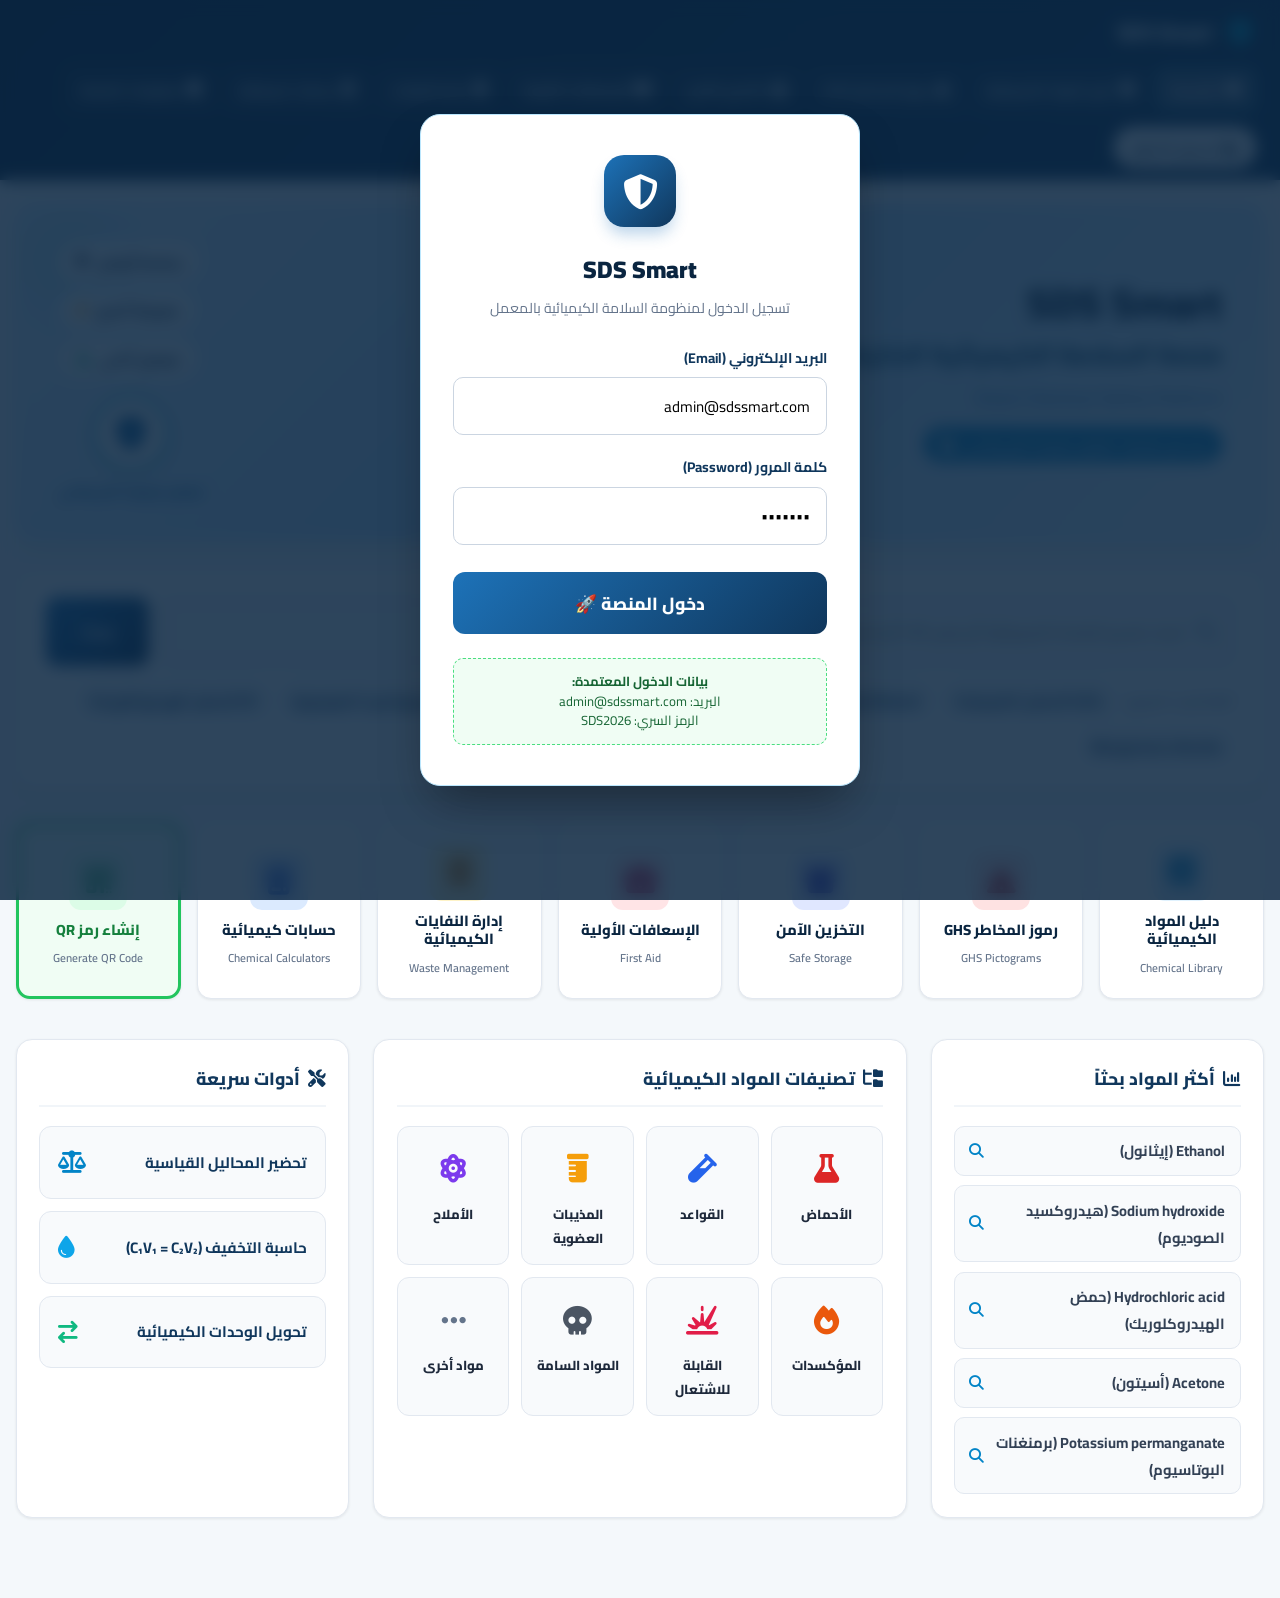
==== index.html @ 51689cf0 "feat: create core structure and pages for SDS Smart web application" ====
<!DOCTYPE html>
<html lang="ar" dir="rtl">
<head>
  <meta charset="UTF-8">
  <meta name="viewport" content="width=device-width, initial-scale=1.0">
  <title>SDS Smart | منصة السلامة الكيميائية الذكية</title>
  <!-- Google Fonts -->
  <link rel="preconnect" href="https://fonts.googleapis.com">
  <link rel="preconnect" href="https://fonts.gstatic.com" crossorigin>
  <link href="https://fonts.googleapis.com/css2?family=Cairo:wght@300;400;600;700;800;900&display=swap" rel="stylesheet">
  <!-- External Modular Stylesheet -->
  <link rel="stylesheet" href="css/style.css">
  <!-- QRCode CDN -->
  <script src="js/qrcode.min.js"></script>
  <!-- Font Awesome 6 -->
  <link rel="stylesheet" href="https://cdnjs.cloudflare.com/ajax/libs/font-awesome/6.5.1/css/all.min.css">
</head>
<body>

  <!-- Top Navbar -->
  <header class="top-navbar">
    <div class="nav-brand">
      <svg viewBox="0 0 24 24"><path d="M12 2L4 5v6.09c0 5.05 3.41 9.76 8 10.91 4.59-1.15 8-5.86 8-10.91V5l-8-3zm1 14h-2v-2h2v2zm0-4h-2V7h2v5z"/></svg>
      <span>SDS Smart</span>
    </div>

    <ul class="nav-links">
      <a href="index.html"><li class="nav-item active"><i class="fa-solid fa-house"></i> الرئيسية</li></a>
      <a href="pages/library.html"><li class="nav-item"><i class="fa-solid fa-book-bookmark"></i> دليل المواد الكيميائية</li></a>
      <a href="pages/ghs.html"><li class="nav-item"><i class="fa-solid fa-triangle-exclamation"></i> رموز المخاطر GHS</li></a>
      <a href="pages/storage.html"><li class="nav-item"><i class="fa-solid fa-boxes-stacked"></i> التخزين الآمن</li></a>
      <a href="pages/firstaid.html"><li class="nav-item"><i class="fa-solid fa-kit-medical"></i> الإسعافات الأولية</li></a>
      <a href="pages/waste.html"><li class="nav-item"><i class="fa-solid fa-trash-can"></i> إدارة النفايات</li></a>
      <a href="pages/calculators.html"><li class="nav-item"><i class="fa-solid fa-calculator"></i> حسابات كيميائية</li></a>
      <a href="pages/about.html"><li class="nav-item"><i class="fa-solid fa-circle-info"></i> معلومات المنصة</li></a>
    </ul>

    <button class="user-profile-btn" onclick="toggleUserSession()">
      <span id="user-display-name"><i class="fa-solid fa-user-lock"></i> تسجيل الدخول</span>
    </button>
  </header>

  <!-- Main Container -->
  <main class="app-container">

    <!-- HOME CONTENT -->
    <div id="tab-home" class="section-tab-pane active">

      <!-- Hero Banner (Matching the Image) -->
      <section class="hero-banner">
        <div class="hero-content">
          <h1 class="hero-title">SDS Smart</h1>
          <h2 class="hero-subtitle">منصة السلامة الكيميائية الذكية</h2>
          <div class="hero-tagline-en">Smart Chemical Safety Platform</div>
          <span class="hero-badge">جزء من مبادرة "معمل كيمياء آمن وذكي" <i class="fa-solid fa-flask-vial"></i></span>
        </div>

        <div class="hero-features">
          <div class="hero-pill">سلامة أوضح <i class="fa-solid fa-shield-halved"></i></div>
          <div class="hero-pill">معرفة أسرع <i class="fa-solid fa-bolt" style="color: #f59e0b;"></i></div>
          <div class="hero-pill">معمل أذكى <i class="fa-solid fa-microscope" style="color: #10b981;"></i></div>

          <div class="hero-logo-box">
            <div class="hero-logo-badge">
              <svg width="42" height="42" viewBox="0 0 24 24" fill="#005a9c"><path d="M12 2L4 5v6.09c0 5.05 3.41 9.76 8 10.91 4.59-1.15 8-5.86 8-10.91V5l-8-3zm-1 6h2v5h-2V8zm1 9.25c-.69 0-1.25-.56-1.25-1.25s.56-1.25 1.25-1.25 1.25.56 1.25 1.25-.56 1.25-1.25 1.25z"/></svg>
            </div>
            <span style="font-size: 0.8rem; font-weight: 800; color: #005a9c;">معمل كيمياء آمن وذكي</span>
          </div>
        </div>
      </section>

      <!-- Big Search Bar -->
      <section class="search-section">
        <div class="search-bar-wrap">
          <div class="search-input-box">
            <span class="search-icon"><i class="fa-solid fa-magnifying-glass"></i></span>
            <input type="text" id="global-search-input" placeholder="ابحث باسم المادة الكيميائية أو رقم CAS أو الصيغة الكيميائية (عربي أو English)..." oninput="handleSearchSuggestions(this.value)" onkeydown="handleSearchNav(event)" autocomplete="off">
            <ul id="search-autocomplete-box" class="autocomplete-dropdown"></ul>
          </div>
          <button class="search-btn" onclick="executeSearch()">بحث</button>
        </div>

        <div class="quick-examples">
          <span>أمثلة للبحث السريع:</span>
          <span class="quick-tag" onclick="quickSearch('H2SO4')">H₂SO₄ (حمض الكبريتيك)</span>
          <span class="quick-tag" onclick="quickSearch('Ethanol')">Ethanol (إيثانول)</span>
          <span class="quick-tag" onclick="quickSearch('KMnO4')">KMnO₄ (برمنغنات البوتاسيوم)</span>
          <span class="quick-tag" onclick="quickSearch('Sodium hydroxide')">Sodium hydroxide (هيدروكسيد الصوديوم)</span>
          <span class="quick-tag" onclick="quickSearch('HCl')">HCl (حمض الهيدروكلوريك)</span>
          <span class="quick-tag" onclick="quickSearch('Manganese')">Manganese chloride</span>
        </div>
      </section>

      <!-- 7 Main Action Cards (Direct navigation links) -->
      <section class="feature-cards-grid">
        <a href="pages/library.html" style="display: contents;">
          <div class="f-card">
            <div class="f-card-icon" style="background: #e0f2fe; color: #0284c7;"><i class="fa-solid fa-book-medical"></i></div>
            <div class="f-card-title">دليل المواد الكيميائية</div>
            <div class="f-card-subtitle">Chemical Library</div>
          </div>
        </a>

        <a href="pages/ghs.html" style="display: contents;">
          <div class="f-card">
            <div class="f-card-icon" style="background: #fee2e2; color: #dc2626;"><i class="fa-solid fa-triangle-exclamation"></i></div>
            <div class="f-card-title">رموز المخاطر GHS</div>
            <div class="f-card-subtitle">GHS Pictograms</div>
          </div>
        </a>

        <a href="pages/storage.html" style="display: contents;">
          <div class="f-card">
            <div class="f-card-icon" style="background: #e0e7ff; color: #4338ca;"><i class="fa-solid fa-box-archive"></i></div>
            <div class="f-card-title">التخزين الآمن</div>
            <div class="f-card-subtitle">Safe Storage</div>
          </div>
        </a>

        <a href="pages/firstaid.html" style="display: contents;">
          <div class="f-card">
            <div class="f-card-icon" style="background: #ffe4e6; color: #e11d48;"><i class="fa-solid fa-briefcase-medical"></i></div>
            <div class="f-card-title">الإسعافات الأولية</div>
            <div class="f-card-subtitle">First Aid</div>
          </div>
        </a>

        <a href="pages/waste.html" style="display: contents;">
          <div class="f-card">
            <div class="f-card-icon" style="background: #fef3c7; color: #d97706;"><i class="fa-solid fa-trash-can"></i></div>
            <div class="f-card-title">إدارة النفايات الكيميائية</div>
            <div class="f-card-subtitle">Waste Management</div>
          </div>
        </a>

        <a href="pages/calculators.html" style="display: contents;">
          <div class="f-card">
            <div class="f-card-icon" style="background: #dbeafe; color: #1d4ed8;"><i class="fa-solid fa-calculator"></i></div>
            <div class="f-card-title">حسابات كيميائية</div>
            <div class="f-card-subtitle">Chemical Calculators</div>
          </div>
        </a>

        <!-- Highlighted QR Card -->
        <div class="f-card qr-card-highlight" onclick="openQrGenerator()">
          <div class="f-card-icon" style="background: #dcfce7; color: #16a34a;"><i class="fa-solid fa-qrcode"></i></div>
          <div class="f-card-title" style="color: #15803d;">إنشاء رمز QR</div>
          <div class="f-card-subtitle">Generate QR Code</div>
        </div>
      </section>

      <!-- Search Result / SDS Card Presentation Area -->
      <div id="search-result-display" style="display: none; margin-bottom: 2.5rem;">
        <div class="sds-action-bar">
          <button class="action-btn action-btn-back" onclick="closeSdsView()">✖ إغلاق بطاقة SDS والعودة</button>
          <div style="display: flex; gap: 0.5rem;">
            <button class="action-btn action-btn-qr" onclick="generateQrForCurrentChem()"><i class="fa-solid fa-qrcode"></i> رمز QR للعبوة</button>
            <button class="action-btn action-btn-print" onclick="window.print()">🖨️ طباعة بطاقة السلامة</button>
          </div>
        </div>
        <div id="sds-card-render-slot"></div>
      </div>

      <!-- Bottom 3 Columns matching image -->
      <div class="dashboard-three-cols">

        <!-- Column 1: Most Searched -->
        <div class="dash-box">
          <div class="dash-box-header">
            <i class="fa-solid fa-chart-column" style="color: var(--primary);"></i> أكثر المواد بحثاً
          </div>
          <ul class="most-searched-list">
            <li class="searched-item" onclick="quickSearch('Ethanol')">
              <span>Ethanol (إيثانول)</span>
              <i class="fa-solid fa-magnifying-glass" style="color: #0284c7;"></i>
            </li>
            <li class="searched-item" onclick="quickSearch('Sodium hydroxide')">
              <span>Sodium hydroxide (هيدروكسيد الصوديوم)</span>
              <i class="fa-solid fa-magnifying-glass" style="color: #0284c7;"></i>
            </li>
            <li class="searched-item" onclick="quickSearch('Hydrochloric acid')">
              <span>Hydrochloric acid (حمض الهيدروكلوريك)</span>
              <i class="fa-solid fa-magnifying-glass" style="color: #0284c7;"></i>
            </li>
            <li class="searched-item" onclick="quickSearch('Acetone')">
              <span>Acetone (أسيتون)</span>
              <i class="fa-solid fa-magnifying-glass" style="color: #0284c7;"></i>
            </li>
            <li class="searched-item" onclick="quickSearch('Potassium permanganate')">
              <span>Potassium permanganate (برمنغنات البوتاسيوم)</span>
              <i class="fa-solid fa-magnifying-glass" style="color: #0284c7;"></i>
            </li>
          </ul>
        </div>

        <!-- Column 2: Chemical Classifications (8 Categories - navigates to library with filter) -->
        <div class="dash-box">
          <div class="dash-box-header">
            <i class="fa-solid fa-folder-tree" style="color: var(--primary);"></i> تصنيفات المواد الكيميائية
          </div>
          <div class="category-grid">
            <a href="pages/library.html?cat=acids" class="cat-item">
              <span class="cat-icon-wrap" style="color: #dc2626;"><i class="fa-solid fa-flask"></i></span>
              <span class="cat-name">الأحماض</span>
            </a>
            <a href="pages/library.html?cat=bases" class="cat-item">
              <span class="cat-icon-wrap" style="color: #2563eb;"><i class="fa-solid fa-vial"></i></span>
              <span class="cat-name">القواعد</span>
            </a>
            <a href="pages/library.html?cat=solvents" class="cat-item">
              <span class="cat-icon-wrap" style="color: #f59e0b;"><i class="fa-solid fa-prescription-bottle"></i></span>
              <span class="cat-name">المذيبات العضوية</span>
            </a>
            <a href="pages/library.html?cat=salts" class="cat-item">
              <span class="cat-icon-wrap" style="color: #7c3aed;"><i class="fa-solid fa-atom"></i></span>
              <span class="cat-name">الأملاح</span>
            </a>
            <a href="pages/library.html?cat=oxidizers" class="cat-item">
              <span class="cat-icon-wrap" style="color: #ea580c;"><i class="fa-solid fa-fire"></i></span>
              <span class="cat-name">المؤكسدات</span>
            </a>
            <a href="pages/library.html?cat=flammable" class="cat-item">
              <span class="cat-icon-wrap" style="color: #e11d48;"><i class="fa-solid fa-explosion"></i></span>
              <span class="cat-name">القابلة للاشتعال</span>
            </a>
            <a href="pages/library.html?cat=toxic" class="cat-item">
              <span class="cat-icon-wrap" style="color: #4b5563;"><i class="fa-solid fa-skull"></i></span>
              <span class="cat-name">المواد السامة</span>
            </a>
            <a href="pages/library.html?cat=other" class="cat-item">
              <span class="cat-icon-wrap" style="color: #64748b;"><i class="fa-solid fa-ellipsis"></i></span>
              <span class="cat-name">مواد أخرى</span>
            </a>
          </div>
        </div>

        <!-- Column 3: Quick Tools -->
        <div class="dash-box">
          <div class="dash-box-header">
            <i class="fa-solid fa-screwdriver-wrench" style="color: var(--primary);"></i> أدوات سريعة
          </div>
          <div class="quick-tools-list">
            <a href="pages/calculators.html#calc-prep" class="tool-link-card">
              <span>تحضير المحاليل القياسية</span>
              <span class="tool-icon" style="color: #0284c7;"><i class="fa-solid fa-scale-balanced"></i></span>
            </a>
            <a href="pages/calculators.html#calc-dilution" class="tool-link-card">
              <span>حاسبة التخفيف (C₁V₁ = C₂V₂)</span>
              <span class="tool-icon" style="color: #0ea5e9;"><i class="fa-solid fa-droplet"></i></span>
            </a>
            <a href="pages/calculators.html#calc-converter" class="tool-link-card">
              <span>تحويل الوحدات الكيميائية</span>
              <span class="tool-icon" style="color: #10b981;"><i class="fa-solid fa-arrow-right-arrow-left"></i></span>
            </a>
          </div>
        </div>

      </div>

    </div>

  </main>

  <!-- QR GENERATOR MODAL VIEW -->
  <div id="qr-modal" class="login-modal-overlay" style="display: none;" onclick="if(event.target === this) closeQrModal()">
    <div class="qr-modal-view">
      <h3 style="font-weight: 800; color: var(--primary); margin-bottom: 0.5rem;" id="qr-chem-title">إنشاء ملصق QR للمادة الكيميائية</h3>
      <p style="font-size: 0.88rem; color: var(--text-muted);">امسح هذا الرمز بواسطة كاميرا الهاتف للانتقال الفوري إلى بطاقة السلامة SDS الكاملة</p>
      
      <div id="qr-display-box"></div>

      <div style="display: flex; gap: 0.75rem; justify-content: center;">
        <button class="action-btn action-btn-print" onclick="window.print()">🖨️ طباعة الملصق</button>
        <button class="action-btn action-btn-back" onclick="closeQrModal()">إغلاق</button>
      </div>
    </div>
  </div>

  <!-- LOGIN MODAL (Protected by Email and Password) -->
  <div id="login-modal" class="login-modal-overlay">
    <div class="login-card">
      <div class="login-logo"><i class="fa-solid fa-shield-halved"></i></div>
      <h2 style="font-size: 1.5rem; font-weight: 900; color: var(--primary-dark); margin-bottom: 0.2rem;">SDS Smart</h2>
      <p style="color: var(--text-muted); font-size: 0.88rem; margin-bottom: 1.5rem;">تسجيل الدخول لمنظومة السلامة الكيميائية بالمعمل</p>

      <div class="login-form-group">
        <label>البريد الإلكتروني (Email)</label>
        <input type="email" id="login-email" value="admin@sdssmart.com" placeholder="name@example.com">
      </div>

      <div class="login-form-group">
        <label>كلمة المرور (Password)</label>
        <input type="password" id="login-password" value="SDS2026" placeholder="أدخل كلمة السر">
      </div>

      <button class="login-submit-btn" onclick="performLogin()">دخول المنصة 🚀</button>

      <div class="login-credentials-hint">
        <strong>بيانات الدخول المعتمدة:</strong><br>
        البريد: <code>admin@sdssmart.com</code><br>
        الرمز السري: <code>SDS2026</code>
      </div>
    </div>
  </div>

  <!-- Scripts -->
  <script src="js/chemicals_data.js"></script>
  <script src="js/app.js"></script>
</body>
</html>
---- css/style.css ----
:root {
  --primary: #10375c;
  --primary-dark: #0a2540;
  --secondary: #1d72b8;
  --accent: #00a8cc;
  --accent-light: #e6f6f9;
  --bg: #f4f8fb;
  --card-bg: #ffffff;
  --text-main: #1f2937;
  --text-muted: #64748b;
  --border-color: #e2e8f0;
  --danger: #dc2626;
  --warning: #f59e0b;
  --success: #10b981;
  --shadow-sm: 0 1px 3px rgba(0,0,0,0.08);
  --shadow-md: 0 4px 6px -1px rgba(0,0,0,0.1), 0 2px 4px -1px rgba(0,0,0,0.06);
  --shadow-lg: 0 10px 15px -3px rgba(0,0,0,0.1), 0 4px 6px -2px rgba(0,0,0,0.05);
  --radius: 12px;
}

* {
  box-sizing: border-box;
  margin: 0;
  padding: 0;
  font-family: 'Cairo', sans-serif;
}

body {
  background-color: var(--bg);
  color: var(--text-main);
  min-height: 100vh;
  display: flex;
  flex-direction: column;
}

a {
  text-decoration: none;
  color: inherit;
}

/* Top Navbar */
.top-navbar {
  background: linear-gradient(135deg, var(--primary-dark) 0%, var(--primary) 100%);
  color: white;
  padding: 0.75rem 1.5rem;
  display: flex;
  align-items: center;
  justify-content: space-between;
  flex-wrap: wrap;
  gap: 1rem;
  box-shadow: var(--shadow-md);
  position: sticky;
  top: 0;
  z-index: 100;
}

.nav-brand {
  display: flex;
  align-items: center;
  gap: 0.75rem;
  font-size: 1.35rem;
  font-weight: 800;
  letter-spacing: -0.5px;
}

.nav-brand svg {
  width: 32px;
  height: 32px;
  fill: var(--accent);
}

.nav-links {
  display: flex;
  align-items: center;
  gap: 0.5rem;
  list-style: none;
  flex-wrap: wrap;
}

.nav-item {
  padding: 0.45rem 0.85rem;
  border-radius: 8px;
  font-size: 0.9rem;
  font-weight: 600;
  cursor: pointer;
  display: flex;
  align-items: center;
  gap: 0.4rem;
  transition: all 0.2s ease;
  background: rgba(255, 255, 255, 0.05);
  border: 1px solid rgba(255, 255, 255, 0.1);
}

.nav-item:hover, .nav-item.active {
  background: rgba(255, 255, 255, 0.2);
  border-color: var(--accent);
  color: #fff;
}

.user-profile-btn {
  background: #ffffff;
  color: var(--primary-dark);
  padding: 0.45rem 1rem;
  border-radius: 20px;
  font-weight: 700;
  font-size: 0.88rem;
  display: flex;
  align-items: center;
  gap: 0.5rem;
  border: none;
  cursor: pointer;
  transition: 0.2s;
}

.user-profile-btn:hover {
  background: var(--accent-light);
}

/* Main Container */
.app-container {
  flex: 1;
  max-width: 1300px;
  margin: 0 auto;
  padding: 1.5rem 1rem 3rem 1rem;
  width: 100%;
}

/* Hero Banner */
.hero-banner {
  background: linear-gradient(135deg, #e3f2fd 0%, #bbdefb 50%, #e0f2fe 100%);
  border-radius: 18px;
  padding: 2.2rem 2.5rem;
  display: flex;
  align-items: center;
  justify-content: space-between;
  border: 2px solid #bce3fb;
  box-shadow: 0 10px 25px rgba(29, 114, 184, 0.08);
  position: relative;
  overflow: hidden;
  margin-bottom: 2rem;
}

.hero-banner::before {
  content: "";
  position: absolute;
  left: -40px;
  top: -40px;
  width: 180px;
  height: 180px;
  background: radial-gradient(circle, rgba(0,168,204,0.15) 0%, transparent 70%);
  border-radius: 50%;
}

.hero-content {
  z-index: 1;
  max-width: 650px;
}

.hero-title {
  font-size: 2.6rem;
  font-weight: 900;
  color: var(--primary-dark);
  line-height: 1.1;
  margin-bottom: 0.2rem;
}

.hero-subtitle {
  font-size: 1.6rem;
  font-weight: 800;
  color: #0c4a6e;
  margin-bottom: 0.25rem;
}

.hero-tagline-en {
  font-size: 1.05rem;
  color: var(--secondary);
  font-weight: 600;
  letter-spacing: 0.5px;
  margin-bottom: 0.5rem;
}

.hero-badge {
  display: inline-block;
  background: #0284c7;
  color: white;
  padding: 0.3rem 0.9rem;
  border-radius: 30px;
  font-size: 0.85rem;
  font-weight: 700;
  margin-top: 0.3rem;
}

.hero-features {
  display: flex;
  flex-direction: column;
  align-items: flex-end;
  text-align: right;
  gap: 0.4rem;
  z-index: 1;
}

.hero-pill {
  background: white;
  color: var(--primary-dark);
  padding: 0.35rem 1rem;
  border-radius: 30px;
  font-weight: 800;
  font-size: 0.95rem;
  border: 1px solid #bae6fd;
  display: flex;
  align-items: center;
  gap: 0.5rem;
  box-shadow: var(--shadow-sm);
}

.hero-logo-box {
  display: flex;
  flex-direction: column;
  align-items: center;
  gap: 0.5rem;
  margin-top: 0.5rem;
}

.hero-logo-badge {
  width: 76px;
  height: 76px;
  background: white;
  border-radius: 50%;
  display: flex;
  align-items: center;
  justify-content: center;
  box-shadow: 0 4px 14px rgba(0,0,0,0.1);
  border: 3px solid var(--accent);
}

/* Big Search Section */
.search-section {
  background: white;
  border-radius: 16px;
  padding: 1.5rem 1.8rem;
  box-shadow: var(--shadow-md);
  margin-bottom: 2rem;
  border: 1px solid var(--border-color);
}

.search-bar-wrap {
  display: flex;
  gap: 0.75rem;
  margin-bottom: 1rem;
}

.search-input-box {
  flex: 1;
  position: relative;
}

.search-input-box input {
  width: 100%;
  padding: 1rem 3rem 1rem 1.2rem;
  font-size: 1.1rem;
  border: 2px solid #cbd5e1;
  border-radius: 12px;
  outline: none;
  transition: all 0.2s;
  background: #f8fafc;
}

.search-input-box input:focus {
  border-color: var(--secondary);
  background: white;
  box-shadow: 0 0 0 4px rgba(29, 114, 184, 0.15);
}

.search-input-box .search-icon {
  position: absolute;
  right: 1.1rem;
  top: 50%;
  transform: translateY(-50%);
  color: #94a3b8;
  font-size: 1.3rem;
}

.search-btn {
  background: linear-gradient(135deg, var(--secondary) 0%, var(--primary) 100%);
  color: white;
  border: none;
  padding: 0 2.2rem;
  font-size: 1.1rem;
  font-weight: 800;
  border-radius: 12px;
  cursor: pointer;
  transition: 0.2s;
  display: flex;
  align-items: center;
  gap: 0.5rem;
}

.search-btn:hover {
  opacity: 0.95;
  transform: translateY(-1px);
}

.quick-examples {
  display: flex;
  align-items: center;
  gap: 0.6rem;
  flex-wrap: wrap;
  font-size: 0.9rem;
  color: var(--text-muted);
}

.quick-tag {
  background: #f1f5f9;
  color: var(--primary);
  padding: 0.25rem 0.75rem;
  border-radius: 20px;
  font-weight: 700;
  cursor: pointer;
  border: 1px solid #e2e8f0;
  transition: all 0.2s;
}

.quick-tag:hover {
  background: var(--secondary);
  color: white;
  border-color: var(--secondary);
}

/* 7 Main Feature Cards */
.feature-cards-grid {
  display: grid;
  grid-template-columns: repeat(auto-fit, minmax(140px, 1fr));
  gap: 1rem;
  margin-bottom: 2.5rem;
}

.f-card {
  background: white;
  border: 1px solid #e2e8f0;
  border-radius: 14px;
  padding: 1.2rem 0.8rem;
  text-align: center;
  cursor: pointer;
  transition: all 0.25s ease;
  box-shadow: var(--shadow-sm);
  display: flex;
  flex-direction: column;
  align-items: center;
  justify-content: center;
  gap: 0.5rem;
  position: relative;
}

.f-card:hover {
  transform: translateY(-4px);
  box-shadow: var(--shadow-md);
  border-color: var(--accent);
}

.f-card-icon {
  width: 58px;
  height: 58px;
  border-radius: 12px;
  display: flex;
  align-items: center;
  justify-content: center;
  font-size: 1.8rem;
  margin-bottom: 0.2rem;
}

.f-card-title {
  font-size: 0.92rem;
  font-weight: 800;
  color: var(--primary-dark);
  line-height: 1.25;
}

.f-card-subtitle {
  font-size: 0.72rem;
  color: var(--text-muted);
  font-weight: 600;
}

.f-card.qr-card-highlight {
  border: 3px solid #22c55e !important;
  background: #f0fdf4;
}

.f-card.qr-card-highlight:hover {
  border-color: #16a34a !important;
  background: #dcfce7;
}

/* Dashboard 3 Columns */
.dashboard-three-cols {
  display: grid;
  grid-template-columns: 1fr 1.6fr 1fr;
  gap: 1.5rem;
  margin-bottom: 2rem;
}

@media (max-width: 1024px) {
  .dashboard-three-cols {
    grid-template-columns: 1fr;
  }
}

.dash-box {
  background: white;
  border: 1px solid var(--border-color);
  border-radius: 16px;
  padding: 1.4rem;
  box-shadow: var(--shadow-sm);
}

.dash-box-header {
  display: flex;
  align-items: center;
  gap: 0.5rem;
  font-size: 1.1rem;
  font-weight: 800;
  color: var(--primary);
  margin-bottom: 1.2rem;
  padding-bottom: 0.6rem;
  border-bottom: 2px solid #f1f5f9;
}

.most-searched-list {
  list-style: none;
  display: flex;
  flex-direction: column;
  gap: 0.6rem;
}

.searched-item {
  padding: 0.65rem 0.9rem;
  background: #f8fafc;
  border-radius: 10px;
  border: 1px solid #e2e8f0;
  font-size: 0.92rem;
  font-weight: 700;
  color: #334155;
  display: flex;
  align-items: center;
  justify-content: space-between;
  cursor: pointer;
  transition: 0.2s;
}

.searched-item:hover {
  background: #e0f2fe;
  color: var(--primary);
  border-color: #7dd3fc;
}

.category-grid {
  display: grid;
  grid-template-columns: repeat(4, 1fr);
  gap: 0.75rem;
}

@media (max-width: 600px) {
  .category-grid {
    grid-template-columns: repeat(2, 1fr);
  }
}

.cat-item {
  background: #f8fafc;
  border: 1px solid #e2e8f0;
  border-radius: 12px;
  padding: 0.9rem 0.5rem;
  text-align: center;
  cursor: pointer;
  transition: 0.2s;
  display: flex;
  flex-direction: column;
  align-items: center;
  gap: 0.4rem;
}

.cat-item:hover {
  background: white;
  border-color: var(--secondary);
  transform: translateY(-2px);
  box-shadow: var(--shadow-sm);
}

.cat-icon-wrap {
  font-size: 1.8rem;
}

.cat-name {
  font-size: 0.82rem;
  font-weight: 800;
  color: #1e293b;
}

.quick-tools-list {
  display: flex;
  flex-direction: column;
  gap: 0.75rem;
}

.tool-link-card {
  display: flex;
  align-items: center;
  justify-content: space-between;
  padding: 0.9rem 1.1rem;
  background: #f8fafc;
  border: 1px solid #e2e8f0;
  border-radius: 12px;
  cursor: pointer;
  transition: 0.2s;
  font-weight: 700;
  color: var(--primary);
  font-size: 0.95rem;
}

.tool-link-card:hover {
  background: #eff6ff;
  border-color: var(--secondary);
  transform: translateX(-4px);
}

.tool-link-card .tool-icon {
  font-size: 1.4rem;
}

.section-tab-pane {
  display: none;
}

.section-tab-pane.active {
  display: block;
  animation: fadeIn 0.3s ease;
}

@keyframes fadeIn {
  from { opacity: 0; transform: translateY(6px); }
  to { opacity: 1; transform: translateY(0); }
}

/* SDS Card Presentation Area */
.sds-card-container {
  background: white;
  border: 2px solid #005a9c;
  border-radius: 12px;
  overflow: hidden;
  box-shadow: var(--shadow-lg);
  margin-top: 1.5rem;
  direction: rtl;
}

.sds-main-header {
  background: #005a9c;
  color: white;
  padding: 1rem 1.5rem;
  text-align: center;
  border-bottom: 2px solid #004080;
}

.sds-title-ar {
  font-size: 1.6rem;
  font-weight: 800;
  margin-bottom: 0.2rem;
}

.sds-title-en {
  font-size: 1.25rem;
  font-weight: 700;
  opacity: 0.95;
}

.sds-meta-grid {
  display: grid;
  grid-template-columns: repeat(2, 1fr);
  border-bottom: 2px solid #005a9c;
  background: #ffffff;
}

@media (max-width: 768px) {
  .sds-meta-grid {
    grid-template-columns: 1fr;
  }
}

.meta-row {
  display: flex;
  border-bottom: 1px solid #e2e8f0;
  padding: 0.55rem 1rem;
  align-items: center;
}

.meta-label {
  width: 45%;
  font-weight: 800;
  color: #005a9c;
  font-size: 0.92rem;
  display: flex;
  flex-direction: column;
  line-height: 1.2;
}

.meta-label small {
  font-weight: 600;
  color: #64748b;
  font-size: 0.75rem;
}

.meta-value {
  width: 55%;
  font-weight: 700;
  color: #1e293b;
  font-size: 0.95rem;
}

.sds-two-cols {
  display: grid;
  grid-template-columns: 1fr 1fr;
  border-bottom: 2px solid #005a9c;
}

@media (max-width: 768px) {
  .sds-two-cols {
    grid-template-columns: 1fr;
  }
}

.sds-section-box {
  border-left: 1px solid #005a9c;
}

.sds-section-box:last-child {
  border-left: none;
}

.sds-sec-title {
  background: #005a9c;
  color: white;
  padding: 0.5rem 1rem;
  font-weight: 800;
  font-size: 1rem;
  text-align: center;
}

.ghs-pictograms-box {
  padding: 1.2rem;
  display: flex;
  flex-direction: column;
  align-items: center;
  gap: 1rem;
  background: #fafafa;
  height: 100%;
  justify-content: center;
}

.ghs-icons-row {
  display: flex;
  gap: 1.5rem;
  justify-content: center;
  flex-wrap: wrap;
}

.ghs-badge-unit {
  display: flex;
  flex-direction: column;
  align-items: center;
  gap: 0.3rem;
}

.ghs-diamond {
  width: 80px;
  height: 80px;
  position: relative;
  display: flex;
  align-items: center;
  justify-content: center;
}

.ghs-diamond-bg {
  width: 60px;
  height: 60px;
  border: 4px solid #dc2626;
  background: white;
  transform: rotate(45deg);
  border-radius: 4px;
  box-shadow: 0 2px 5px rgba(0,0,0,0.15);
  position: absolute;
}

.ghs-symbol {
  position: relative;
  z-index: 2;
  font-size: 2rem;
}

.ghs-unit-name {
  font-size: 0.85rem;
  font-weight: 800;
  color: #1e293b;
  text-align: center;
}

.sds-signal-banner {
  width: 100%;
  background: #fee2e2;
  border: 1px solid #f87171;
  border-radius: 8px;
  padding: 0.5rem 1rem;
  display: flex;
  justify-content: space-between;
  align-items: center;
}

.signal-label {
  font-weight: 800;
  color: #991b1b;
  font-size: 0.95rem;
}

.signal-text {
  font-weight: 900;
  color: #dc2626;
  font-size: 1.15rem;
}

.h-p-statements-list {
  padding: 0.8rem 1rem;
  display: flex;
  flex-direction: column;
  gap: 0.6rem;
}

.hp-item {
  display: flex;
  gap: 0.8rem;
  font-size: 0.88rem;
  line-height: 1.35;
  padding-bottom: 0.4rem;
  border-bottom: 1px dashed #e2e8f0;
}

.hp-code {
  font-weight: 900;
  color: #dc2626;
  min-width: 65px;
}

.hp-text-group {
  display: flex;
  flex-direction: column;
}

.hp-text-ar {
  font-weight: 700;
  color: #1e293b;
}

.hp-text-en {
  font-size: 0.78rem;
  color: #64748b;
}

/* PPE & First Aid Boxes */
.ppe-grid {
  display: grid;
  grid-template-columns: repeat(4, 1fr);
  gap: 1rem;
  padding: 1.2rem;
  background: #f8fafc;
  text-align: center;
}

@media (max-width: 600px) {
  .ppe-grid {
    grid-template-columns: repeat(2, 1fr);
  }
}

.ppe-item {
  background: white;
  border: 1px solid #cbd5e1;
  border-radius: 12px;
  padding: 0.8rem 0.4rem;
  display: flex;
  flex-direction: column;
  align-items: center;
  gap: 0.4rem;
}

.ppe-icon-circle {
  width: 48px;
  height: 48px;
  background: #005a9c;
  color: white;
  border-radius: 50%;
  display: flex;
  align-items: center;
  justify-content: center;
  font-size: 1.5rem;
}

.ppe-name-ar {
  font-size: 0.88rem;
  font-weight: 800;
  color: #0f172a;
}

.ppe-name-en {
  font-size: 0.72rem;
  color: #64748b;
}

.first-aid-grid {
  display: grid;
  grid-template-columns: repeat(2, 1fr);
  gap: 1rem;
  padding: 1.2rem;
}

@media (max-width: 768px) {
  .first-aid-grid {
    grid-template-columns: 1fr;
  }
}

.fa-card {
  background: #f8fafc;
  border: 1px solid #e2e8f0;
  border-radius: 10px;
  padding: 0.8rem 1rem;
  display: flex;
  gap: 0.8rem;
  align-items: flex-start;
}

.fa-icon-badge {
  font-size: 1.8rem;
}

.fa-desc {
  display: flex;
  flex-direction: column;
  gap: 0.2rem;
}

.fa-type {
  font-weight: 800;
  color: #005a9c;
  font-size: 0.95rem;
}

.fa-instruction {
  font-size: 0.88rem;
  color: #334155;
  font-weight: 600;
  line-height: 1.4;
}

/* 3 Bottom Summary Boxes */
.sds-footer-triplet {
  display: grid;
  grid-template-columns: 1.2fr 1fr 1fr;
  background: #ffffff;
}

@media (max-width: 800px) {
  .sds-footer-triplet {
    grid-template-columns: 1fr;
  }
}

.sds-footer-cell {
  border-left: 1px solid #005a9c;
  display: flex;
  flex-direction: column;
}

.sds-footer-cell:last-child {
  border-left: none;
}

.sds-footer-cell .cell-title {
  background: #005a9c;
  color: white;
  padding: 0.45rem 0.8rem;
  font-weight: 800;
  font-size: 0.9rem;
  text-align: center;
}

.sds-footer-cell .cell-body {
  padding: 0.9rem;
  font-size: 0.88rem;
  font-weight: 700;
  color: #1e293b;
  line-height: 1.4;
  flex: 1;
  display: flex;
  align-items: center;
  gap: 0.6rem;
}

/* Table */
.table-container {
  background: white;
  border-radius: 16px;
  padding: 1.5rem;
  box-shadow: var(--shadow-md);
  overflow-x: auto;
  border: 1px solid var(--border-color);
}

.chem-table {
  width: 100%;
  border-collapse: collapse;
  text-align: right;
  font-size: 0.92rem;
}

.chem-table th {
  background: #f1f5f9;
  color: var(--primary);
  padding: 0.85rem 1rem;
  font-weight: 800;
  border-bottom: 2px solid #cbd5e1;
  white-space: nowrap;
}

.chem-table td {
  padding: 0.8rem 1rem;
  border-bottom: 1px solid #e2e8f0;
  color: #334155;
  font-weight: 600;
}

.chem-table tr:hover td {
  background: #f0fdf4;
  cursor: pointer;
}

.badge-tag {
  padding: 0.2rem 0.6rem;
  border-radius: 12px;
  font-size: 0.78rem;
  font-weight: 700;
  display: inline-block;
}

.badge-acid { background: #fee2e2; color: #991b1b; }
.badge-base { background: #dbeafe; color: #1e40af; }
.badge-salt { background: #e0e7ff; color: #3730a3; }
.badge-solvent { background: #fef3c7; color: #92400e; }
.badge-oxidizer { background: #ffedd5; color: #9a3412; }
.badge-toxic { background: #f3e8ff; color: #6b21a8; }
.badge-other { background: #f1f5f9; color: #475569; }

/* Login Modal */
.login-modal-overlay {
  position: fixed;
  top: 0;
  left: 0;
  width: 100%;
  height: 100%;
  background: rgba(10, 37, 64, 0.85);
  backdrop-filter: blur(8px);
  display: flex;
  align-items: center;
  justify-content: center;
  z-index: 9999;
}

.login-card {
  background: white;
  border-radius: 20px;
  width: 90%;
  max-width: 440px;
  padding: 2.5rem 2rem;
  box-shadow: 0 25px 50px -12px rgba(0, 0, 0, 0.4);
  text-align: center;
  border: 1px solid #bae6fd;
  position: relative;
}

.login-logo {
  width: 72px;
  height: 72px;
  background: linear-gradient(135deg, var(--secondary) 0%, var(--primary) 100%);
  color: white;
  border-radius: 20px;
  display: flex;
  align-items: center;
  justify-content: center;
  font-size: 2.2rem;
  margin: 0 auto 1.2rem auto;
  box-shadow: 0 10px 15px -3px rgba(29, 114, 184, 0.3);
}

.login-form-group {
  text-align: right;
  margin-bottom: 1.2rem;
}

.login-form-group label {
  display: block;
  font-size: 0.88rem;
  font-weight: 700;
  color: var(--primary);
  margin-bottom: 0.4rem;
}

.login-form-group input {
  width: 100%;
  padding: 0.85rem 1rem;
  border: 1.5px solid #cbd5e1;
  border-radius: 10px;
  outline: none;
  font-size: 0.95rem;
  transition: 0.2s;
}

.login-form-group input:focus {
  border-color: var(--secondary);
  box-shadow: 0 0 0 3px rgba(29, 114, 184, 0.15);
}

.login-submit-btn {
  width: 100%;
  background: linear-gradient(135deg, var(--secondary) 0%, var(--primary) 100%);
  color: white;
  border: none;
  padding: 0.9rem;
  border-radius: 12px;
  font-size: 1.1rem;
  font-weight: 800;
  cursor: pointer;
  margin-top: 0.5rem;
  transition: 0.2s;
}

.login-submit-btn:hover {
  opacity: 0.95;
  transform: translateY(-1px);
}

.login-credentials-hint {
  margin-top: 1.5rem;
  background: #f0fdf4;
  border: 1px dashed #4ade80;
  padding: 0.8rem;
  border-radius: 10px;
  font-size: 0.82rem;
  color: #166534;
  line-height: 1.5;
}

/* Calculators */
.calc-container {
  display: grid;
  grid-template-columns: repeat(auto-fit, minmax(320px, 1fr));
  gap: 1.5rem;
}

.calc-card {
  background: white;
  border: 1px solid var(--border-color);
  border-radius: 16px;
  padding: 1.5rem;
  box-shadow: var(--shadow-sm);
}

.calc-card h3 {
  font-size: 1.15rem;
  font-weight: 800;
  color: var(--primary);
  margin-bottom: 1rem;
  display: flex;
  align-items: center;
  gap: 0.5rem;
  border-bottom: 2px solid #f1f5f9;
  padding-bottom: 0.5rem;
}

.calc-row {
  display: flex;
  gap: 0.75rem;
  margin-bottom: 0.85rem;
}

.calc-row .input-item {
  flex: 1;
}

.calc-row label {
  display: block;
  font-size: 0.82rem;
  font-weight: 700;
  margin-bottom: 0.3rem;
  color: #475569;
}

.calc-row input, .calc-row select {
  width: 100%;
  padding: 0.65rem 0.8rem;
  border: 1px solid #cbd5e1;
  border-radius: 8px;
  font-size: 0.95rem;
  outline: none;
}

.calc-btn {
  width: 100%;
  background: var(--secondary);
  color: white;
  border: none;
  padding: 0.75rem;
  border-radius: 10px;
  font-weight: 800;
  cursor: pointer;
  margin-top: 0.5rem;
  transition: 0.2s;
}

.calc-btn:hover {
  background: var(--primary);
}

.calc-result-box {
  margin-top: 1rem;
  padding: 0.8rem 1rem;
  background: #eff6ff;
  border-radius: 10px;
  border: 1px solid #bfdbfe;
  font-weight: 800;
  color: #1e40af;
  text-align: center;
  display: none;
}

/* QR Modal View */
.qr-modal-view {
  background: white;
  border-radius: 18px;
  padding: 2rem;
  max-width: 600px;
  margin: 0 auto;
  text-align: center;
  box-shadow: var(--shadow-md);
  border: 1px solid var(--border-color);
}

#qr-display-box {
  display: flex;
  justify-content: center;
  margin: 1.5rem 0;
}

.sds-action-bar {
  display: flex;
  justify-content: space-between;
  align-items: center;
  margin-bottom: 1rem;
  flex-wrap: wrap;
  gap: 0.75rem;
}

.action-btn {
  padding: 0.6rem 1.2rem;
  border-radius: 10px;
  font-weight: 800;
  font-size: 0.92rem;
  border: none;
  cursor: pointer;
  display: flex;
  align-items: center;
  gap: 0.5rem;
  transition: 0.2s;
}

.action-btn-print {
  background: #10b981;
  color: white;
}

.action-btn-qr {
  background: #0284c7;
  color: white;
}

.action-btn-back {
  background: #e2e8f0;
  color: #334155;
}

/* Print styles */
@media print {
  body * {
    visibility: hidden;
  }
  .sds-card-container, .sds-card-container * {
    visibility: visible;
  }
  .sds-card-container {
    position: absolute;
    left: 0;
    top: 0;
    width: 100%;
    border: none;
    box-shadow: none;
  }
  .top-navbar, .sds-action-bar, .hero-banner, .search-section {
    display: none !important;
  }
}


/* Autocomplete Suggestions Box */
.autocomplete-dropdown {
  position: absolute;
  top: calc(100% + 4px);
  right: 0;
  left: 0;
  background: white;
  border: 1.5px solid #cbd5e1;
  border-radius: 12px;
  box-shadow: 0 10px 25px rgba(0, 0, 0, 0.15);
  max-height: 320px;
  overflow-y: auto;
  z-index: 1000;
  display: none;
  list-style: none;
}

.autocomplete-item {
  padding: 0.75rem 1rem;
  border-bottom: 1px solid #f1f5f9;
  cursor: pointer;
  display: flex;
  justify-content: space-between;
  align-items: center;
  transition: all 0.15s ease;
}

.autocomplete-item:last-child {
  border-bottom: none;
}

.autocomplete-item:hover, .autocomplete-item.active {
  background: #f0f7ff;
  border-right: 4px solid var(--secondary);
}

.ac-text-group {
  display: flex;
  flex-direction: column;
  gap: 0.15rem;
}

.ac-name-ar {
  font-weight: 800;
  color: var(--primary-dark);
  font-size: 0.95rem;
}

.ac-name-en {
  font-size: 0.8rem;
  color: #64748b;
  font-weight: 600;
}

.ac-meta-group {
  display: flex;
  align-items: center;
  gap: 0.6rem;
}

.ac-formula {
  font-family: monospace;
  font-weight: 700;
  color: #0284c7;
  background: #e0f2fe;
  padding: 0.2rem 0.5rem;
  border-radius: 6px;
  font-size: 0.82rem;
  direction: ltr;
}

.ac-cas {
  font-size: 0.75rem;
  color: #94a3b8;
  font-weight: 600;
}
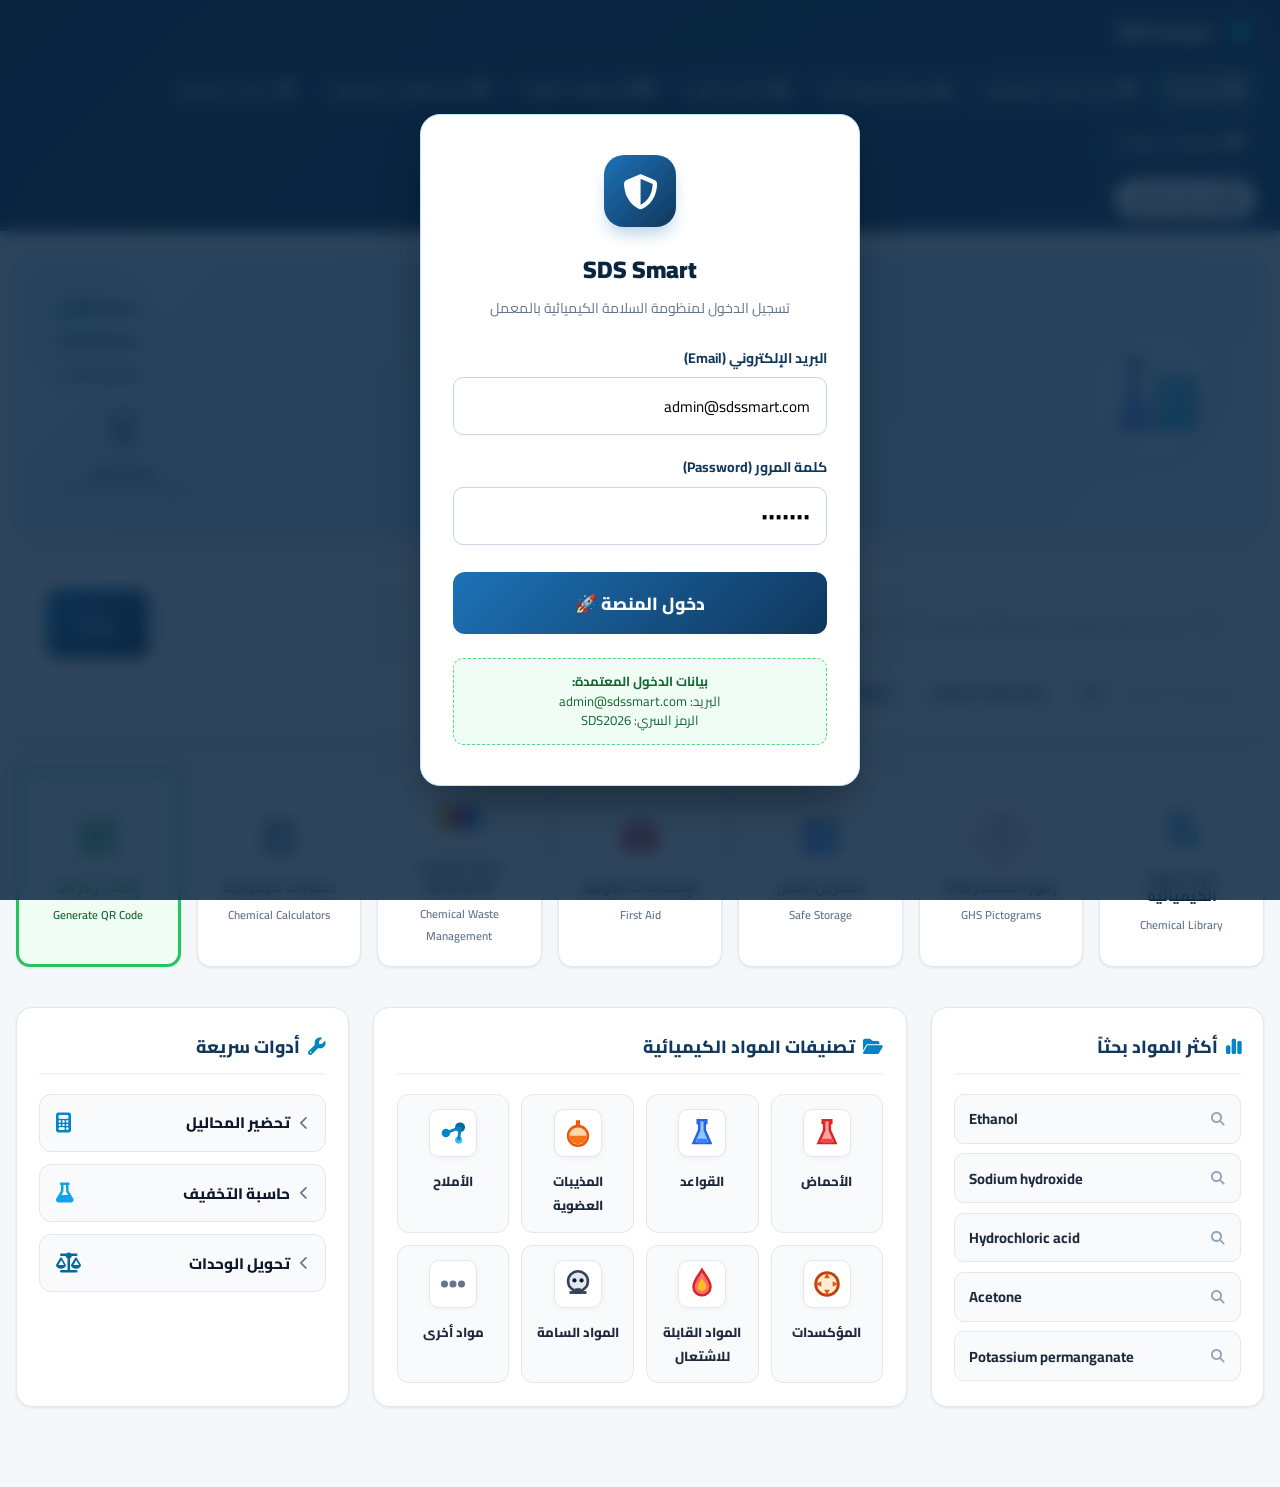
==== commit 9e0bc5f0: "fix(qr): fix QR generator blank display, add full chemical QR Studio with PNG download and sticker p" ====
--- a/index.html
+++ b/index.html
@@ -4,20 +4,20 @@
   <meta charset="UTF-8">
   <meta name="viewport" content="width=device-width, initial-scale=1.0">
   <title>SDS Smart | منصة السلامة الكيميائية الذكية</title>
-  <!-- Google Fonts -->
+  <!-- Google Fonts: Cairo -->
   <link rel="preconnect" href="https://fonts.googleapis.com">
   <link rel="preconnect" href="https://fonts.gstatic.com" crossorigin>
-  <link href="https://fonts.googleapis.com/css2?family=Cairo:wght@300;400;600;700;800;900&display=swap" rel="stylesheet">
+  <link href="https://fonts.googleapis.com/css2?family=Cairo:wght@400;600;700;800;900&display=swap" rel="stylesheet">
   <!-- External Modular Stylesheet -->
   <link rel="stylesheet" href="css/style.css">
-  <!-- QRCode CDN -->
+  <!-- Font Awesome 6 Icons -->
+  <link rel="stylesheet" href="https://cdnjs.cloudflare.com/ajax/libs/font-awesome/6.5.1/css/all.min.css">
+  <!-- Local QR Code Library -->
   <script src="js/qrcode.min.js"></script>
-  <!-- Font Awesome 6 -->
-  <link rel="stylesheet" href="https://cdnjs.cloudflare.com/ajax/libs/font-awesome/6.5.1/css/all.min.css">
 </head>
 <body>
 
-  <!-- Top Navbar -->
+  <!-- Top Blue Navbar (Identical to reference mockup) -->
   <header class="top-navbar">
     <div class="nav-brand">
       <svg viewBox="0 0 24 24"><path d="M12 2L4 5v6.09c0 5.05 3.41 9.76 8 10.91 4.59-1.15 8-5.86 8-10.91V5l-8-3zm1 14h-2v-2h2v2zm0-4h-2V7h2v5z"/></svg>
@@ -30,7 +30,7 @@
       <a href="pages/ghs.html"><li class="nav-item"><i class="fa-solid fa-triangle-exclamation"></i> رموز المخاطر GHS</li></a>
       <a href="pages/storage.html"><li class="nav-item"><i class="fa-solid fa-boxes-stacked"></i> التخزين الآمن</li></a>
       <a href="pages/firstaid.html"><li class="nav-item"><i class="fa-solid fa-kit-medical"></i> الإسعافات الأولية</li></a>
-      <a href="pages/waste.html"><li class="nav-item"><i class="fa-solid fa-trash-can"></i> إدارة النفايات</li></a>
+      <a href="pages/waste.html"><li class="nav-item"><i class="fa-solid fa-trash-can"></i> إدارة النفايات الكيميائية</li></a>
       <a href="pages/calculators.html"><li class="nav-item"><i class="fa-solid fa-calculator"></i> حسابات كيميائية</li></a>
       <a href="pages/about.html"><li class="nav-item"><i class="fa-solid fa-circle-info"></i> معلومات المنصة</li></a>
     </ul>
@@ -46,107 +46,188 @@
     <!-- HOME CONTENT -->
     <div id="tab-home" class="section-tab-pane active">
 
-      <!-- Hero Banner (Matching the Image) -->
+      <!-- Hero Banner (Exact match to reference mockup layout & artwork) -->
       <section class="hero-banner">
+        
+        <!-- Left: Chemistry Laboratory Glassware Illustration -->
+        <div class="hero-left-art">
+          <svg viewBox="0 0 160 160" width="140" height="140" fill="none">
+            <circle cx="80" cy="80" r="75" fill="rgba(255,255,255,0.4)" stroke="rgba(2,132,199,0.2)" stroke-width="2"/>
+            <!-- Flask 1 -->
+            <path d="M42 120 L58 75 L58 45 L52 45 L52 40 L68 40 L68 45 L62 45 L62 75 L78 120 Z" fill="rgba(37,99,235,0.75)" stroke="#1d4ed8" stroke-width="2.5" stroke-linejoin="round"/>
+            <path d="M47 114 L73 114 L65 92 L55 92 Z" fill="#60a5fa"/>
+            <!-- Beaker 2 -->
+            <rect x="85" y="60" width="45" height="60" rx="4" fill="rgba(14,165,233,0.6)" stroke="#0284c7" stroke-width="2.5"/>
+            <path d="M86 90 L129 90 L129 118 L86 118 Z" fill="#38bdf8"/>
+            <line x1="90" y1="75" x2="105" y2="75" stroke="#ffffff" stroke-width="2"/>
+            <line x1="90" y1="85" x2="100" y2="85" stroke="#ffffff" stroke-width="2"/>
+            <line x1="90" y1="95" x2="105" y2="95" stroke="#ffffff" stroke-width="2"/>
+            <!-- Bubbles -->
+            <circle cx="56" cy="100" r="3" fill="#ffffff"/>
+            <circle cx="64" cy="85" r="2" fill="#ffffff"/>
+            <circle cx="105" cy="105" r="3" fill="#ffffff"/>
+            <circle cx="115" cy="98" r="2" fill="#ffffff"/>
+          </svg>
+        </div>
+
+        <!-- Center: SDS Smart Title, Subtitle & Sub-note -->
         <div class="hero-content">
           <h1 class="hero-title">SDS Smart</h1>
           <h2 class="hero-subtitle">منصة السلامة الكيميائية الذكية</h2>
           <div class="hero-tagline-en">Smart Chemical Safety Platform</div>
-          <span class="hero-badge">جزء من مبادرة "معمل كيمياء آمن وذكي" <i class="fa-solid fa-flask-vial"></i></span>
-        </div>
-
+          <div class="hero-subnote">جزء من مبادرة "معمل كيمياء آمن وذكي"</div>
+        </div>
+
+        <!-- Right: Badge, Shield Logo & Pillars -->
         <div class="hero-features">
-          <div class="hero-pill">سلامة أوضح <i class="fa-solid fa-shield-halved"></i></div>
-          <div class="hero-pill">معرفة أسرع <i class="fa-solid fa-bolt" style="color: #f59e0b;"></i></div>
-          <div class="hero-pill">معمل أذكى <i class="fa-solid fa-microscope" style="color: #10b981;"></i></div>
+          <div class="hero-pillars-group">
+            <span class="hero-pillar-item">سلامة أوضح</span>
+            <span class="hero-pillar-item">معرفة أسرع</span>
+            <span class="hero-pillar-item">معمل أذكى</span>
+          </div>
 
           <div class="hero-logo-box">
-            <div class="hero-logo-badge">
-              <svg width="42" height="42" viewBox="0 0 24 24" fill="#005a9c"><path d="M12 2L4 5v6.09c0 5.05 3.41 9.76 8 10.91 4.59-1.15 8-5.86 8-10.91V5l-8-3zm-1 6h2v5h-2V8zm1 9.25c-.69 0-1.25-.56-1.25-1.25s.56-1.25 1.25-1.25 1.25.56 1.25 1.25-.56 1.25-1.25 1.25z"/></svg>
+            <div class="hero-shield-icon">
+              <svg width="44" height="44" viewBox="0 0 24 24" fill="none">
+                <path d="M12 2L4 5V11C4 16.5 7.4 21.6 12 23C16.6 21.6 20 16.5 20 11V5L12 2Z" fill="#ffffff" stroke="#005a9c" stroke-width="2"/>
+                <path d="M10 7L14 7L14 10L17 16L7 16L10 10V7Z" fill="#005a9c"/>
+              </svg>
             </div>
-            <span style="font-size: 0.8rem; font-weight: 800; color: #005a9c;">معمل كيمياء آمن وذكي</span>
-          </div>
-        </div>
+            <div class="hero-brand-caption">
+              <strong>SDS Smart</strong>
+              <small>معمل كيمياء آمن وذكي</small>
+            </div>
+          </div>
+        </div>
+
       </section>
 
-      <!-- Big Search Bar -->
+      <!-- Big Search Bar Section -->
       <section class="search-section">
         <div class="search-bar-wrap">
           <div class="search-input-box">
             <span class="search-icon"><i class="fa-solid fa-magnifying-glass"></i></span>
-            <input type="text" id="global-search-input" placeholder="ابحث باسم المادة الكيميائية أو رقم CAS أو الصيغة الكيميائية (عربي أو English)..." oninput="handleSearchSuggestions(this.value)" onkeydown="handleSearchNav(event)" autocomplete="off">
+            <input type="text" id="global-search-input" placeholder="ابحث باسم المادة الكيميائية أو رقم CAS أو الصيغة الكيميائية ..." oninput="handleSearchSuggestions(this.value)" onkeydown="handleSearchNav(event)" autocomplete="off">
             <ul id="search-autocomplete-box" class="autocomplete-dropdown"></ul>
           </div>
           <button class="search-btn" onclick="executeSearch()">بحث</button>
         </div>
 
         <div class="quick-examples">
-          <span>أمثلة للبحث السريع:</span>
-          <span class="quick-tag" onclick="quickSearch('H2SO4')">H₂SO₄ (حمض الكبريتيك)</span>
-          <span class="quick-tag" onclick="quickSearch('Ethanol')">Ethanol (إيثانول)</span>
-          <span class="quick-tag" onclick="quickSearch('KMnO4')">KMnO₄ (برمنغنات البوتاسيوم)</span>
-          <span class="quick-tag" onclick="quickSearch('Sodium hydroxide')">Sodium hydroxide (هيدروكسيد الصوديوم)</span>
-          <span class="quick-tag" onclick="quickSearch('HCl')">HCl (حمض الهيدروكلوريك)</span>
-          <span class="quick-tag" onclick="quickSearch('Manganese')">Manganese chloride</span>
+          <span class="quick-label">أمثلة للبحث السريع:</span>
+          <span class="quick-tag" onclick="quickSearch('HCl')">HCl</span>
+          <span class="quick-tag" onclick="quickSearch('Sodium hydroxide')">Sodium hydroxide</span>
+          <span class="quick-tag" onclick="quickSearch('KMnO4')">KMnO₄</span>
+          <span class="quick-tag" onclick="quickSearch('Ethanol')">Ethanol</span>
+          <span class="quick-tag" onclick="quickSearch('H2SO4')">H₂SO₄</span>
         </div>
       </section>
 
-      <!-- 7 Main Action Cards (Direct navigation links) -->
+      <!-- 7 Feature Cards Grid (Exact match to reference mockup) -->
       <section class="feature-cards-grid">
-        <a href="pages/library.html" style="display: contents;">
-          <div class="f-card">
-            <div class="f-card-icon" style="background: #e0f2fe; color: #0284c7;"><i class="fa-solid fa-book-medical"></i></div>
-            <div class="f-card-title">دليل المواد الكيميائية</div>
-            <div class="f-card-subtitle">Chemical Library</div>
-          </div>
+        
+        <!-- 1. دليل المواد الكيميائية -->
+        <a href="pages/library.html" class="f-card">
+          <div class="f-card-icon f-icon-doc">
+            <svg width="40" height="40" viewBox="0 0 24 24" fill="none">
+              <rect x="4" y="3" width="13" height="18" rx="2" fill="#e0f2fe" stroke="#0284c7" stroke-width="2"/>
+              <line x1="7" y1="7" x2="14" y2="7" stroke="#0284c7" stroke-width="2" stroke-linecap="round"/>
+              <line x1="7" y1="11" x2="14" y2="11" stroke="#0284c7" stroke-width="2" stroke-linecap="round"/>
+              <circle cx="17" cy="17" r="5" fill="#0284c7"/>
+              <path d="M15 17L16.5 18.5L19 15.5" stroke="#ffffff" stroke-width="1.8" stroke-linecap="round" stroke-linejoin="round"/>
+            </svg>
+          </div>
+          <div class="f-card-title">دليل المواد الكيميائية</div>
+          <div class="f-card-subtitle">Chemical Library</div>
         </a>
 
-        <a href="pages/ghs.html" style="display: contents;">
-          <div class="f-card">
-            <div class="f-card-icon" style="background: #fee2e2; color: #dc2626;"><i class="fa-solid fa-triangle-exclamation"></i></div>
-            <div class="f-card-title">رموز المخاطر GHS</div>
-            <div class="f-card-subtitle">GHS Pictograms</div>
-          </div>
+        <!-- 2. رموز المخاطر GHS -->
+        <a href="pages/ghs.html" class="f-card">
+          <div class="f-card-icon f-icon-ghs">
+            <div class="ghs-mock-diamond">
+              <span class="ghs-mock-excl">!</span>
+            </div>
+          </div>
+          <div class="f-card-title">رموز المخاطر GHS</div>
+          <div class="f-card-subtitle">GHS Pictograms</div>
         </a>
 
-        <a href="pages/storage.html" style="display: contents;">
-          <div class="f-card">
-            <div class="f-card-icon" style="background: #e0e7ff; color: #4338ca;"><i class="fa-solid fa-box-archive"></i></div>
-            <div class="f-card-title">التخزين الآمن</div>
-            <div class="f-card-subtitle">Safe Storage</div>
-          </div>
+        <!-- 3. التخزين الآمن -->
+        <a href="pages/storage.html" class="f-card">
+          <div class="f-card-icon f-icon-storage">
+            <svg width="42" height="42" viewBox="0 0 24 24" fill="none">
+              <rect x="3" y="3" width="18" height="18" rx="2" fill="#dbeafe" stroke="#2563eb" stroke-width="2"/>
+              <line x1="3" y1="12" x2="21" y2="12" stroke="#2563eb" stroke-width="1.5"/>
+              <rect x="5" y="5" width="3" height="5" fill="#1d4ed8"/>
+              <rect x="9" y="6" width="3" height="4" fill="#60a5fa"/>
+              <rect x="13" y="5" width="3" height="5" fill="#1d4ed8"/>
+              <rect x="6" y="14" width="4" height="5" fill="#2563eb"/>
+              <rect x="12" y="14" width="3" height="5" fill="#3b82f6"/>
+            </svg>
+          </div>
+          <div class="f-card-title">التخزين الآمن</div>
+          <div class="f-card-subtitle">Safe Storage</div>
         </a>
 
-        <a href="pages/firstaid.html" style="display: contents;">
-          <div class="f-card">
-            <div class="f-card-icon" style="background: #ffe4e6; color: #e11d48;"><i class="fa-solid fa-briefcase-medical"></i></div>
-            <div class="f-card-title">الإسعافات الأولية</div>
-            <div class="f-card-subtitle">First Aid</div>
-          </div>
+        <!-- 4. الإسعافات الأولية -->
+        <a href="pages/firstaid.html" class="f-card">
+          <div class="f-card-icon f-icon-firstaid">
+            <svg width="42" height="42" viewBox="0 0 24 24" fill="none">
+              <rect x="2" y="6" width="20" height="14" rx="3" fill="#dc2626"/>
+              <rect x="8" y="3" width="8" height="4" rx="1.5" stroke="#dc2626" stroke-width="2"/>
+              <rect x="10.5" y="9" width="3" height="8" rx="1" fill="#ffffff"/>
+              <rect x="8" y="11.5" width="8" height="3" rx="1" fill="#ffffff"/>
+            </svg>
+          </div>
+          <div class="f-card-title">الإسعافات الأولية</div>
+          <div class="f-card-subtitle">First Aid</div>
         </a>
 
-        <a href="pages/waste.html" style="display: contents;">
-          <div class="f-card">
-            <div class="f-card-icon" style="background: #fef3c7; color: #d97706;"><i class="fa-solid fa-trash-can"></i></div>
-            <div class="f-card-title">إدارة النفايات الكيميائية</div>
-            <div class="f-card-subtitle">Waste Management</div>
-          </div>
+        <!-- 5. إدارة النفايات الكيميائية -->
+        <a href="pages/waste.html" class="f-card">
+          <div class="f-card-icon f-icon-waste">
+            <svg width="44" height="40" viewBox="0 0 36 30" fill="none">
+              <rect x="2" y="6" width="9" height="18" rx="1.5" fill="#facc15" stroke="#ca8a04" stroke-width="1.5"/>
+              <rect x="13" y="6" width="9" height="18" rx="1.5" fill="#ef4444" stroke="#b91c1c" stroke-width="1.5"/>
+              <rect x="24" y="6" width="9" height="18" rx="1.5" fill="#3b82f6" stroke="#1d4ed8" stroke-width="1.5"/>
+              <path d="M6.5 12 L4.5 16 L8.5 16 Z" fill="#ca8a04"/>
+              <path d="M17.5 12 L15.5 16 L19.5 16 Z" fill="#b91c1c"/>
+              <path d="M28.5 12 L26.5 16 L30.5 16 Z" fill="#1d4ed8"/>
+            </svg>
+          </div>
+          <div class="f-card-title">إدارة النفايات الكيميائية</div>
+          <div class="f-card-subtitle">Chemical Waste Management</div>
         </a>
 
-        <a href="pages/calculators.html" style="display: contents;">
-          <div class="f-card">
-            <div class="f-card-icon" style="background: #dbeafe; color: #1d4ed8;"><i class="fa-solid fa-calculator"></i></div>
-            <div class="f-card-title">حسابات كيميائية</div>
-            <div class="f-card-subtitle">Chemical Calculators</div>
-          </div>
+        <!-- 6. حسابات كيميائية -->
+        <a href="pages/calculators.html" class="f-card">
+          <div class="f-card-icon f-icon-calc">
+            <svg width="40" height="40" viewBox="0 0 24 24" fill="none">
+              <rect x="4" y="2" width="16" height="20" rx="3" fill="#e2e8f0" stroke="#334155" stroke-width="2"/>
+              <rect x="6.5" y="4.5" width="11" height="4" rx="1" fill="#94a3b8"/>
+              <circle cx="8" cy="12" r="1.5" fill="#0284c7"/>
+              <circle cx="12" cy="12" r="1.5" fill="#0284c7"/>
+              <circle cx="16" cy="12" r="1.5" fill="#0284c7"/>
+              <circle cx="8" cy="16" r="1.5" fill="#0284c7"/>
+              <circle cx="12" cy="16" r="1.5" fill="#0284c7"/>
+              <circle cx="16" cy="16" r="1.5" fill="#0284c7"/>
+            </svg>
+          </div>
+          <div class="f-card-title">حسابات كيميائية</div>
+          <div class="f-card-subtitle">Chemical Calculators</div>
         </a>
 
-        <!-- Highlighted QR Card -->
+        <!-- 7. إنشاء رمز QR (Green highlighted card exactly as in reference) -->
         <div class="f-card qr-card-highlight" onclick="openQrGenerator()">
-          <div class="f-card-icon" style="background: #dcfce7; color: #16a34a;"><i class="fa-solid fa-qrcode"></i></div>
+          <div class="f-card-icon f-icon-qr">
+            <svg width="44" height="44" viewBox="0 0 24 24" fill="#15803d">
+              <path d="M3 3h8v8H3V3zm2 2v4h4V5H5zm8-2h8v8h-8V3zm2 2v4h4V5h-4zM3 13h8v8H3v-8zm2 2v4h4v-4H5zm13-2h3v3h-3v-3zm-5 5h3v3h-3v-3zm5 0h3v3h-3v-3zm-5-5h3v3h-3v-3z"/>
+            </svg>
+          </div>
           <div class="f-card-title" style="color: #15803d;">إنشاء رمز QR</div>
-          <div class="f-card-subtitle">Generate QR Code</div>
-        </div>
+          <div class="f-card-subtitle" style="color: #166534;">Generate QR Code</div>
+        </div>
+
       </section>
 
       <!-- Search Result / SDS Card Presentation Area -->
@@ -155,103 +236,170 @@
           <button class="action-btn action-btn-back" onclick="closeSdsView()">✖ إغلاق بطاقة SDS والعودة</button>
           <div style="display: flex; gap: 0.5rem;">
             <button class="action-btn action-btn-qr" onclick="generateQrForCurrentChem()"><i class="fa-solid fa-qrcode"></i> رمز QR للعبوة</button>
-            <button class="action-btn action-btn-print" onclick="window.print()">🖨️ طباعة بطاقة السلامة</button>
+            <button class="action-btn action-btn-print" onclick="window.print()"><i class="fa-solid fa-print"></i> طباعة بطاقة السلامة</button>
           </div>
         </div>
         <div id="sds-card-render-slot"></div>
       </div>
 
-      <!-- Bottom 3 Columns matching image -->
+      <!-- Bottom 3 Columns (Exact match to reference mockup) -->
       <div class="dashboard-three-cols">
 
-        <!-- Column 1: Most Searched -->
+        <!-- Column 1: أكثر المواد بحثاً -->
         <div class="dash-box">
           <div class="dash-box-header">
-            <i class="fa-solid fa-chart-column" style="color: var(--primary);"></i> أكثر المواد بحثاً
+            <span class="box-header-icon" style="color: #0284c7;"><i class="fa-solid fa-chart-simple"></i></span>
+            <span>أكثر المواد بحثاً</span>
           </div>
           <ul class="most-searched-list">
             <li class="searched-item" onclick="quickSearch('Ethanol')">
-              <span>Ethanol (إيثانول)</span>
-              <i class="fa-solid fa-magnifying-glass" style="color: #0284c7;"></i>
+              <span class="search-item-left"><i class="fa-solid fa-magnifying-glass"></i></span>
+              <span class="search-item-title">Ethanol</span>
             </li>
             <li class="searched-item" onclick="quickSearch('Sodium hydroxide')">
-              <span>Sodium hydroxide (هيدروكسيد الصوديوم)</span>
-              <i class="fa-solid fa-magnifying-glass" style="color: #0284c7;"></i>
+              <span class="search-item-left"><i class="fa-solid fa-magnifying-glass"></i></span>
+              <span class="search-item-title">Sodium hydroxide</span>
             </li>
             <li class="searched-item" onclick="quickSearch('Hydrochloric acid')">
-              <span>Hydrochloric acid (حمض الهيدروكلوريك)</span>
-              <i class="fa-solid fa-magnifying-glass" style="color: #0284c7;"></i>
+              <span class="search-item-left"><i class="fa-solid fa-magnifying-glass"></i></span>
+              <span class="search-item-title">Hydrochloric acid</span>
             </li>
             <li class="searched-item" onclick="quickSearch('Acetone')">
-              <span>Acetone (أسيتون)</span>
-              <i class="fa-solid fa-magnifying-glass" style="color: #0284c7;"></i>
+              <span class="search-item-left"><i class="fa-solid fa-magnifying-glass"></i></span>
+              <span class="search-item-title">Acetone</span>
             </li>
             <li class="searched-item" onclick="quickSearch('Potassium permanganate')">
-              <span>Potassium permanganate (برمنغنات البوتاسيوم)</span>
-              <i class="fa-solid fa-magnifying-glass" style="color: #0284c7;"></i>
+              <span class="search-item-left"><i class="fa-solid fa-magnifying-glass"></i></span>
+              <span class="search-item-title">Potassium permanganate</span>
             </li>
           </ul>
         </div>
 
-        <!-- Column 2: Chemical Classifications (8 Categories - navigates to library with filter) -->
+        <!-- Column 2: تصنيفات المواد الكيميائية (8 Cards Grid) -->
         <div class="dash-box">
           <div class="dash-box-header">
-            <i class="fa-solid fa-folder-tree" style="color: var(--primary);"></i> تصنيفات المواد الكيميائية
+            <span class="box-header-icon" style="color: #0284c7;"><i class="fa-solid fa-folder-open"></i></span>
+            <span>تصنيفات المواد الكيميائية</span>
           </div>
           <div class="category-grid">
+            
             <a href="pages/library.html?cat=acids" class="cat-item">
-              <span class="cat-icon-wrap" style="color: #dc2626;"><i class="fa-solid fa-flask"></i></span>
+              <div class="cat-svg-wrap">
+                <svg width="34" height="34" viewBox="0 0 24 24" fill="none">
+                  <path d="M9 3h6v2h-1v5l4 9H6l4-9V5H9V3z" fill="#fca5a5" stroke="#dc2626" stroke-width="1.8"/>
+                  <path d="M7.5 16h9l-1.5 3H9l-1.5-3z" fill="#ef4444"/>
+                </svg>
+              </div>
               <span class="cat-name">الأحماض</span>
             </a>
+
             <a href="pages/library.html?cat=bases" class="cat-item">
-              <span class="cat-icon-wrap" style="color: #2563eb;"><i class="fa-solid fa-vial"></i></span>
+              <div class="cat-svg-wrap">
+                <svg width="34" height="34" viewBox="0 0 24 24" fill="none">
+                  <path d="M9 3h6v2h-1v5l4 9H6l4-9V5H9V3z" fill="#93c5fd" stroke="#2563eb" stroke-width="1.8"/>
+                  <path d="M7.5 16h9l-1.5 3H9l-1.5-3z" fill="#3b82f6"/>
+                </svg>
+              </div>
               <span class="cat-name">القواعد</span>
             </a>
+
             <a href="pages/library.html?cat=solvents" class="cat-item">
-              <span class="cat-icon-wrap" style="color: #f59e0b;"><i class="fa-solid fa-prescription-bottle"></i></span>
+              <div class="cat-svg-wrap">
+                <svg width="34" height="34" viewBox="0 0 24 24" fill="none">
+                  <circle cx="12" cy="14" r="7" fill="#fed7aa" stroke="#ea580c" stroke-width="1.8"/>
+                  <rect x="10.5" y="3" width="3" height="5" fill="#ea580c"/>
+                  <path d="M6 14 A6 6 0 0 0 18 14 Z" fill="#f97316"/>
+                </svg>
+              </div>
               <span class="cat-name">المذيبات العضوية</span>
             </a>
+
             <a href="pages/library.html?cat=salts" class="cat-item">
-              <span class="cat-icon-wrap" style="color: #7c3aed;"><i class="fa-solid fa-atom"></i></span>
+              <div class="cat-svg-wrap">
+                <svg width="34" height="34" viewBox="0 0 24 24" fill="none">
+                  <circle cx="7" cy="12" r="3" fill="#0284c7"/>
+                  <circle cx="17" cy="8" r="3.5" fill="#0369a1"/>
+                  <circle cx="16" cy="17" r="2.5" fill="#38bdf8"/>
+                  <line x1="7" y1="12" x2="17" y2="8" stroke="#0284c7" stroke-width="2"/>
+                  <line x1="17" y1="8" x2="16" y2="17" stroke="#0284c7" stroke-width="2"/>
+                </svg>
+              </div>
               <span class="cat-name">الأملاح</span>
             </a>
+
             <a href="pages/library.html?cat=oxidizers" class="cat-item">
-              <span class="cat-icon-wrap" style="color: #ea580c;"><i class="fa-solid fa-fire"></i></span>
+              <div class="cat-svg-wrap">
+                <svg width="34" height="34" viewBox="0 0 24 24" fill="none">
+                  <circle cx="12" cy="12" r="8" fill="#ffedd5" stroke="#c2410c" stroke-width="2"/>
+                  <path d="M12 4 L14 8 L10 8 Z M20 12 L16 14 L16 10 Z M12 20 L10 16 L14 16 Z M4 12 L8 10 L8 14 Z" fill="#ea580c"/>
+                </svg>
+              </div>
               <span class="cat-name">المؤكسدات</span>
             </a>
+
             <a href="pages/library.html?cat=flammable" class="cat-item">
-              <span class="cat-icon-wrap" style="color: #e11d48;"><i class="fa-solid fa-explosion"></i></span>
-              <span class="cat-name">القابلة للاشتعال</span>
-            </a>
+              <div class="cat-svg-wrap">
+                <svg width="34" height="34" viewBox="0 0 24 24" fill="none">
+                  <path d="M12 2C9 7 6 9.5 6 14a6 6 0 0 0 12 0c0-4.5-3-7-6-12z" fill="#f87171" stroke="#dc2626" stroke-width="1.8"/>
+                  <path d="M12 8c-1.5 2.5-3 4-3 6a3 3 0 0 0 6 0c0-2-1.5-3.5-3-6z" fill="#fbbf24"/>
+                </svg>
+              </div>
+              <span class="cat-name">المواد القابلة للاشتعال</span>
+            </a>
+
             <a href="pages/library.html?cat=toxic" class="cat-item">
-              <span class="cat-icon-wrap" style="color: #4b5563;"><i class="fa-solid fa-skull"></i></span>
+              <div class="cat-svg-wrap">
+                <svg width="34" height="34" viewBox="0 0 24 24" fill="none">
+                  <circle cx="12" cy="10" r="7" fill="#e2e8f0" stroke="#334155" stroke-width="1.8"/>
+                  <circle cx="9.5" cy="9.5" r="1.5" fill="#0f172a"/>
+                  <circle cx="14.5" cy="9.5" r="1.5" fill="#0f172a"/>
+                  <rect x="10" y="15" width="4" height="4" fill="#334155"/>
+                  <line x1="6" y1="18" x2="18" y2="18" stroke="#334155" stroke-width="2"/>
+                </svg>
+              </div>
               <span class="cat-name">المواد السامة</span>
             </a>
+
             <a href="pages/library.html?cat=other" class="cat-item">
-              <span class="cat-icon-wrap" style="color: #64748b;"><i class="fa-solid fa-ellipsis"></i></span>
+              <div class="cat-svg-wrap">
+                <svg width="34" height="34" viewBox="0 0 24 24" fill="none">
+                  <circle cx="6" cy="12" r="2.5" fill="#64748b"/>
+                  <circle cx="12" cy="12" r="2.5" fill="#64748b"/>
+                  <circle cx="18" cy="12" r="2.5" fill="#64748b"/>
+                </svg>
+              </div>
               <span class="cat-name">مواد أخرى</span>
             </a>
-          </div>
-        </div>
-
-        <!-- Column 3: Quick Tools -->
+
+          </div>
+        </div>
+
+        <!-- Column 3: أدوات سريعة -->
         <div class="dash-box">
           <div class="dash-box-header">
-            <i class="fa-solid fa-screwdriver-wrench" style="color: var(--primary);"></i> أدوات سريعة
+            <span class="box-header-icon" style="color: #0284c7;"><i class="fa-solid fa-wrench"></i></span>
+            <span>أدوات سريعة</span>
           </div>
           <div class="quick-tools-list">
+            
             <a href="pages/calculators.html#calc-prep" class="tool-link-card">
-              <span>تحضير المحاليل القياسية</span>
-              <span class="tool-icon" style="color: #0284c7;"><i class="fa-solid fa-scale-balanced"></i></span>
-            </a>
+              <span class="tool-arrow"><i class="fa-solid fa-chevron-left"></i></span>
+              <span class="tool-title">تحضير المحاليل</span>
+              <span class="tool-icon-end" style="color: #0284c7;"><i class="fa-solid fa-calculator"></i></span>
+            </a>
+
             <a href="pages/calculators.html#calc-dilution" class="tool-link-card">
-              <span>حاسبة التخفيف (C₁V₁ = C₂V₂)</span>
-              <span class="tool-icon" style="color: #0ea5e9;"><i class="fa-solid fa-droplet"></i></span>
-            </a>
+              <span class="tool-arrow"><i class="fa-solid fa-chevron-left"></i></span>
+              <span class="tool-title">حاسبة التخفيف</span>
+              <span class="tool-icon-end" style="color: #0ea5e9;"><i class="fa-solid fa-flask"></i></span>
+            </a>
+
             <a href="pages/calculators.html#calc-converter" class="tool-link-card">
-              <span>تحويل الوحدات الكيميائية</span>
-              <span class="tool-icon" style="color: #10b981;"><i class="fa-solid fa-arrow-right-arrow-left"></i></span>
-            </a>
+              <span class="tool-arrow"><i class="fa-solid fa-chevron-left"></i></span>
+              <span class="tool-title">تحويل الوحدات</span>
+              <span class="tool-icon-end" style="color: #0369a1;"><i class="fa-solid fa-scale-balanced"></i></span>
+            </a>
+
           </div>
         </div>
 
@@ -261,18 +409,71 @@
 
   </main>
 
-  <!-- QR GENERATOR MODAL VIEW -->
+  <!-- QR GENERATOR MODAL / STUDIO -->
   <div id="qr-modal" class="login-modal-overlay" style="display: none;" onclick="if(event.target === this) closeQrModal()">
-    <div class="qr-modal-view">
-      <h3 style="font-weight: 800; color: var(--primary); margin-bottom: 0.5rem;" id="qr-chem-title">إنشاء ملصق QR للمادة الكيميائية</h3>
-      <p style="font-size: 0.88rem; color: var(--text-muted);">امسح هذا الرمز بواسطة كاميرا الهاتف للانتقال الفوري إلى بطاقة السلامة SDS الكاملة</p>
+    <div class="qr-modal-view" style="max-width: 520px; width: 95%;">
       
-      <div id="qr-display-box"></div>
-
-      <div style="display: flex; gap: 0.75rem; justify-content: center;">
-        <button class="action-btn action-btn-print" onclick="window.print()">🖨️ طباعة الملصق</button>
-        <button class="action-btn action-btn-back" onclick="closeQrModal()">إغلاق</button>
-      </div>
+      <div style="display: flex; align-items: center; justify-content: space-between; margin-bottom: 1rem; border-bottom: 2px solid #e2e8f0; padding-bottom: 0.75rem;">
+        <div style="display: flex; align-items: center; gap: 0.6rem;">
+          <div style="width: 38px; height: 38px; background: #ecfdf5; color: #10b981; border-radius: 10px; display: flex; align-items: center; justify-content: center; font-size: 1.25rem;">
+            <i class="fa-solid fa-qrcode"></i>
+          </div>
+          <div style="text-align: right;">
+            <h3 style="font-weight: 800; color: var(--primary); font-size: 1.15rem; margin: 0;" id="qr-chem-title">إنشاء ملصق QR الذكي</h3>
+            <span style="font-size: 0.78rem; color: var(--text-muted);">نظام ملصقات السلامة السريعة لمعمل الكيمياء</span>
+          </div>
+        </div>
+        <button onclick="closeQrModal()" style="background: none; border: none; font-size: 1.3rem; color: #94a3b8; cursor: pointer;">&times;</button>
+      </div>
+
+      <!-- Chemical Selector Dropdown -->
+      <div class="qr-chem-select-wrap" style="text-align: right; margin-bottom: 1rem;">
+        <label style="display: block; font-weight: 700; font-size: 0.85rem; color: #334155; margin-bottom: 0.35rem;">
+          <i class="fa-solid fa-flask" style="color: #0284c7;"></i> اختر المادة الكيميائية (78 مادة متاحة بالمعمل):
+        </label>
+        <select id="qr-chem-select" onchange="onQrChemicalSelectChange(this.value)" style="width: 100%; padding: 0.65rem 0.9rem; border-radius: 10px; border: 2px solid #cbd5e1; font-family: 'Cairo', sans-serif; font-weight: 700; font-size: 0.92rem; outline: none; background: #f8fafc; color: #0f172a;">
+        </select>
+      </div>
+
+      <!-- Laboratory Sticker Card Preview -->
+      <div id="qr-sticker-preview" class="qr-sticker-card" style="background: white; border: 2px solid #005a9c; border-radius: 12px; padding: 1.2rem; margin-bottom: 1.2rem; box-shadow: 0 4px 15px rgba(0,90,156,0.08); text-align: center;">
+        <div style="display: flex; align-items: center; justify-content: space-between; border-bottom: 1.5px solid #e2e8f0; padding-bottom: 0.5rem; margin-bottom: 0.75rem;">
+          <span style="font-weight: 800; color: #005a9c; font-size: 0.85rem;"><i class="fa-solid fa-shield-halved"></i> SDS Smart</span>
+          <span style="font-weight: 700; color: #dc2626; font-size: 0.8rem; background: #fee2e2; padding: 0.15rem 0.6rem; border-radius: 20px;" id="qr-preview-signal">خطر DANGER</span>
+          <span style="font-size: 0.75rem; color: #64748b; font-weight: 600;" id="qr-preview-loc">Cabinet 1</span>
+        </div>
+
+        <h4 id="qr-preview-name-ar" style="font-size: 1.2rem; font-weight: 900; color: #0f172a; margin-bottom: 0.15rem;">-</h4>
+        <div id="qr-preview-name-en" style="font-size: 0.88rem; font-weight: 700; color: #0284c7; margin-bottom: 0.6rem;">-</div>
+
+        <div style="display: flex; justify-content: center; gap: 0.8rem; font-size: 0.82rem; margin-bottom: 0.8rem;">
+          <span style="background: #f1f5f9; padding: 0.2rem 0.6rem; border-radius: 6px; font-weight: 700; color: #334155;">CAS: <strong id="qr-preview-cas">-</strong></span>
+          <span style="background: #e0f2fe; padding: 0.2rem 0.6rem; border-radius: 6px; font-weight: 700; color: #0369a1; direction: ltr;" id="qr-preview-formula">-</span>
+        </div>
+
+        <!-- The Canvas Container (Guaranteed visible) -->
+        <div id="qr-display-box" style="display: flex; justify-content: center; align-items: center; min-height: 200px; margin: 0.5rem 0;">
+          <canvas id="qr-code-canvas" width="200" height="200" style="display: block; width: 190px; height: 190px; border-radius: 8px; border: 1px solid #e2e8f0;"></canvas>
+        </div>
+
+        <div style="font-size: 0.78rem; color: #64748b; margin-top: 0.5rem; font-weight: 600;">
+          <i class="fa-solid fa-mobile-screen-button"></i> امسح الرمز بكاميرا الجوال لعرض بطاقة السلامة الفورية
+        </div>
+      </div>
+
+      <!-- Action Buttons -->
+      <div style="display: flex; gap: 0.6rem; justify-content: center; flex-wrap: wrap;">
+        <button class="action-btn action-btn-print" onclick="printChemicalLabel()" style="flex: 1; min-width: 140px; justify-content: center;">
+          <i class="fa-solid fa-print"></i> طباعة الملصق
+        </button>
+        <button class="action-btn action-btn-qr" onclick="downloadQrImage()" style="flex: 1; min-width: 140px; justify-content: center; background: #0284c7;">
+          <i class="fa-solid fa-download"></i> تحميل PNG
+        </button>
+        <button class="action-btn action-btn-back" onclick="closeQrModal()" style="flex: 0.6; min-width: 80px; justify-content: center;">
+          إغلاق
+        </button>
+      </div>
+
     </div>
   </div>
 
--- a/css/style.css
+++ b/css/style.css
@@ -1291,3 +1291,204 @@
   color: #94a3b8;
   font-weight: 600;
 }
+
+/* ========================================================
+   Hero Banner, Feature Cards, Categories & QR Studio Styles
+   ======================================================== */
+
+/* Left Glassware Art */
+.hero-left-art {
+  display: flex;
+  align-items: center;
+  justify-content: center;
+  z-index: 1;
+}
+
+.hero-left-art svg {
+  filter: drop-shadow(0 4px 10px rgba(2, 132, 199, 0.15));
+}
+
+@media (max-width: 868px) {
+  .hero-left-art {
+    display: none;
+  }
+}
+
+/* Sub-note in Hero */
+.hero-subnote {
+  font-size: 0.92rem;
+  font-weight: 700;
+  color: #0369a1;
+  background: rgba(255, 255, 255, 0.65);
+  display: inline-block;
+  padding: 0.35rem 1rem;
+  border-radius: 20px;
+  border: 1px solid #bae6fd;
+  margin-top: 0.4rem;
+}
+
+/* Right Pillars & Shield in Hero */
+.hero-pillars-group {
+  display: flex;
+  flex-direction: column;
+  gap: 0.25rem;
+  align-items: flex-end;
+}
+
+.hero-pillar-item {
+  font-size: 0.95rem;
+  font-weight: 800;
+  color: #0f4c81;
+  letter-spacing: -0.2px;
+}
+
+.hero-shield-icon {
+  width: 54px;
+  height: 54px;
+  background: white;
+  border-radius: 50%;
+  display: flex;
+  align-items: center;
+  justify-content: center;
+  box-shadow: 0 4px 12px rgba(0, 90, 156, 0.15);
+  border: 2px solid #bae6fd;
+}
+
+.hero-brand-caption {
+  display: flex;
+  flex-direction: column;
+  align-items: center;
+  line-height: 1.2;
+}
+
+.hero-brand-caption strong {
+  font-size: 0.92rem;
+  color: #005a9c;
+}
+
+.hero-brand-caption small {
+  font-size: 0.72rem;
+  color: #64748b;
+  font-weight: 700;
+}
+
+/* GHS Mock Diamond in Feature Card */
+.ghs-mock-diamond {
+  width: 38px;
+  height: 38px;
+  border: 3.5px solid #dc2626;
+  background: white;
+  transform: rotate(45deg);
+  display: flex;
+  align-items: center;
+  justify-content: center;
+  box-shadow: 0 2px 6px rgba(220, 38, 38, 0.2);
+}
+
+.ghs-mock-excl {
+  transform: rotate(-45deg);
+  font-weight: 900;
+  font-size: 1.6rem;
+  color: #0f172a;
+  line-height: 1;
+}
+
+/* Feature Card SVG Icons Containers */
+.f-icon-doc, .f-icon-storage, .f-icon-firstaid, .f-icon-waste, .f-icon-calc, .f-icon-qr {
+  display: flex;
+  align-items: center;
+  justify-content: center;
+}
+
+/* Bottom Category SVG Wrappers */
+.cat-svg-wrap {
+  width: 48px;
+  height: 48px;
+  background: white;
+  border-radius: 10px;
+  display: flex;
+  align-items: center;
+  justify-content: center;
+  margin-bottom: 0.35rem;
+  box-shadow: 0 2px 6px rgba(0, 0, 0, 0.04);
+  border: 1px solid #e2e8f0;
+  transition: all 0.2s ease;
+}
+
+.cat-item:hover .cat-svg-wrap {
+  transform: scale(1.08);
+  border-color: #0284c7;
+  box-shadow: 0 4px 10px rgba(2, 132, 199, 0.15);
+}
+
+/* Most Searched Item */
+.search-item-left {
+  color: #94a3b8;
+  font-size: 0.85rem;
+}
+
+.search-item-title {
+  color: #1e293b;
+  font-weight: 700;
+}
+
+/* Quick Tools List */
+.tool-link-card {
+  display: flex;
+  align-items: center;
+  justify-content: space-between;
+  padding: 0.85rem 1rem;
+  background: #f8fafc;
+  border: 1px solid #e2e8f0;
+  border-radius: 12px;
+  cursor: pointer;
+  transition: all 0.2s ease;
+  text-decoration: none;
+}
+
+.tool-link-card:hover {
+  background: #f0f9ff;
+  border-color: #0284c7;
+  transform: translateX(-4px);
+  box-shadow: 0 3px 8px rgba(2, 132, 199, 0.1);
+}
+
+.tool-arrow {
+  color: #64748b;
+  font-size: 0.85rem;
+  transition: 0.2s;
+}
+
+.tool-link-card:hover .tool-arrow {
+  color: #0284c7;
+  transform: translateX(-2px);
+}
+
+.tool-title {
+  font-weight: 800;
+  color: #0f172a;
+  font-size: 0.95rem;
+  flex: 1;
+  text-align: right;
+  margin-right: 0.6rem;
+}
+
+.tool-icon-end {
+  font-size: 1.25rem;
+  display: flex;
+  align-items: center;
+}
+
+/* QR Sticker Card in Studio */
+.qr-sticker-card {
+  position: relative;
+  background: #ffffff;
+  border: 2px solid #005a9c;
+  border-radius: 12px;
+  padding: 1.2rem;
+  text-align: center;
+}
+
+#qr-code-canvas {
+  image-rendering: pixelated;
+}
